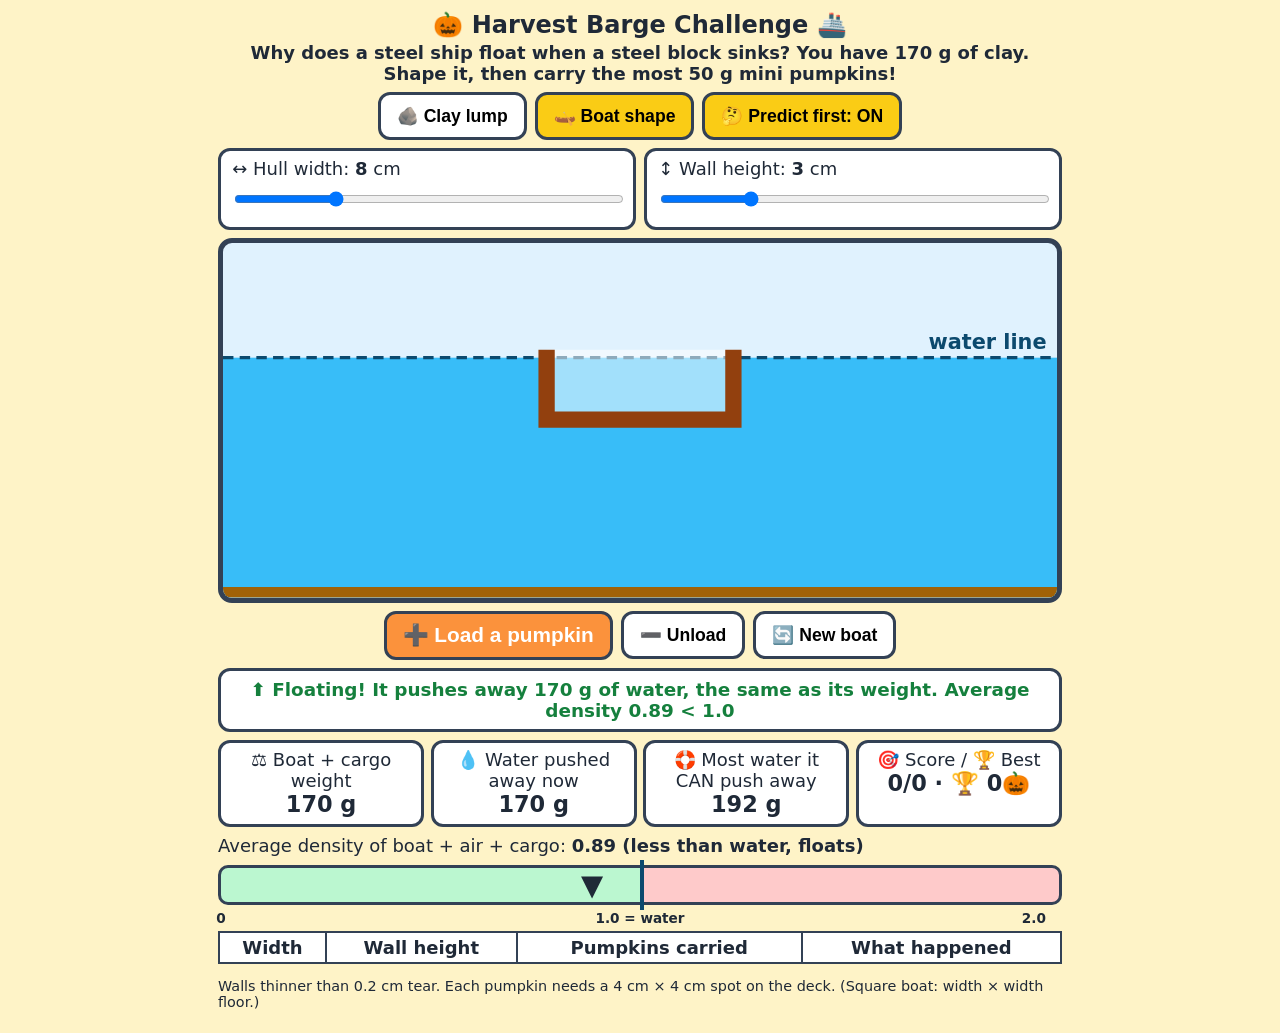
==== sims/harvest-barge.html @ 7fa91c35 "Harvest Barge buoyancy sim replaces PhET Density on Oct 13, cache v8" ====
<!doctype html><html lang="en"><head><meta charset="utf-8"><meta name="viewport" content="width=device-width,initial-scale=1">
<title>Harvest Barge Challenge</title>
<style>
*{box-sizing:border-box}body{margin:0;font-family:system-ui,Arial,sans-serif;background:#fef3c7;color:#1f2937;font-size:18px}
.wrap{max-width:860px;margin:auto;padding:.5rem}h1{margin:.2rem 0;text-align:center;font-size:1.5rem}
.q{text-align:center;font-weight:700;margin:.2rem 0 .5rem}
svg{width:100%;height:auto;display:block;border:5px solid #334155;border-radius:14px;background:#e0f2fe;touch-action:manipulation}
.row{display:flex;flex-wrap:wrap;gap:.5rem;justify-content:center;align-items:center;margin:.5rem 0}
button{font-size:1.1rem;font-weight:800;padding:.6rem 1rem;border-radius:12px;border:3px solid #334155;background:#fff;cursor:pointer;min-height:48px}
button.on{background:#facc15}button.big{font-size:1.3rem;background:#fb923c;color:#fff}
.sl{background:#fff;border:3px solid #334155;border-radius:12px;padding:.4rem .7rem;flex:1;min-width:250px}
.sl input{width:100%;height:36px}
#msg{min-height:3rem;padding:.5rem;border-radius:12px;border:3px solid #334155;background:#fff;font-weight:800;text-align:center;font-size:1.15rem}
.f{color:#15803d}.s{color:#b91c1c}
.stats{display:grid;grid-template-columns:repeat(auto-fit,minmax(180px,1fr));gap:.4rem;margin:.5rem 0}
.stats div{background:#fff;border:3px solid #334155;border-radius:12px;padding:.4rem;text-align:center}.stats b{display:block;font-size:1.4rem}
#meter{position:relative;height:40px;margin:.6rem 0 1.6rem;background:linear-gradient(90deg,#bbf7d0 0 50%,#fecaca 50%);border:3px solid #334155;border-radius:10px}
#meter .one{position:absolute;left:50%;top:-8px;bottom:-8px;border-left:4px solid #0c4a6e}
#meter span{position:absolute;bottom:-1.5rem;font-size:.85rem;font-weight:700;transform:translateX(-50%)}
#mk{position:absolute;top:0;font-size:1.8rem;transform:translateX(-50%);transition:left .6s}
#pq{display:none;background:#fff;border:3px solid #f59e0b;border-radius:12px;padding:.5rem;text-align:center;font-weight:800;font-size:1.2rem}
#pq .fb{background:#bbf7d0}#pq .sb{background:#fecaca}
table{width:100%;border-collapse:collapse;background:#fff}td,th{border:2px solid #334155;padding:.25rem;text-align:center}
</style></head><body><div class="wrap">
<h1>🎃 Harvest Barge Challenge 🚢</h1>
<p class="q">Why does a steel ship float when a steel block sinks? You have <b>170 g of clay</b>. Shape it, then carry the most 50 g mini pumpkins!</p>
<div class="row"><button id="mLump">🪨 Clay lump</button><button id="mBoat" class="on">🛶 Boat shape</button><button id="pt" class="on">🤔 Predict first: ON</button></div>
<div class="row" id="sliders">
 <div class="sl">↔ Hull width: <b id="wv"></b> cm<input id="w" type="range" min="4" max="20" step="0.5" value="8"></div>
 <div class="sl">↕ Wall height: <b id="hv"></b> cm<input id="h" type="range" min="1" max="10" step="0.5" value="3"></div>
</div>
<svg id="sv" viewBox="0 0 800 340"></svg>
<div id="pq"></div>
<div class="row"><button class="big" id="add">➕ Load a pumpkin</button><button id="rem">➖ Unload</button><button id="rst">🔄 New boat</button></div>
<div id="msg"></div>
<div class="stats">
 <div>⚖️ Boat + cargo weight<b id="wt"></b></div>
 <div>💧 Water pushed away now<b id="dp"></b></div>
 <div>🛟 Most water it CAN push away<b id="mx"></b></div>
 <div>🎯 Score / 🏆 Best<b id="sc"></b></div>
</div>
<div>Average density of boat + air + cargo: <b id="dv"></b></div>
<div id="meter"><div class="one"></div><span style="left:0">0</span><span style="left:50%">1.0 = water</span><span style="left:97%">2.0</span><div id="mk">▼</div></div>
<table><thead><tr><th>Width</th><th>Wall height</th><th>Pumpkins carried</th><th>What happened</th></tr></thead><tbody id="log"></tbody></table>
<p style="font-size:.9rem">Walls thinner than 0.2 cm tear. Each pumpkin needs a 4 cm × 4 cm spot on the deck. (Square boat: width × width floor.)</p>
</div>
<script>
const CLAY=170,CV=100,PK=50,TMIN=0.2,$=s=>document.getElementById(s);
let boat=true,pred=true,n=0,sunk=false,right=0,tries=0,best=+localStorage.hbBest||0;
const geo=()=>{const W=+$('w').value,H=+$('h').value,area=W*W+4*W*H,t=CV/area,spots=Math.floor(W/4)**2;return{W,H,t,spots,vol:boat?W*W*H:CV}};
function state(k){const g=geo(),m=CLAY+k*PK,d=m/g.vol;let why=null;
 if(boat&&g.t<TMIN)why='tear';else if(d>1)why=boat?'over':'dense';return{g,m,d,why}}
function draw(){const s=state(n),g=s.g,sv=$('sv'),wl=110,sc=14,bw=boat?g.W*sc*1.6:70,bh=boat?g.H*sc*1.6:70;
 let y;if(sunk||s.why)y=320-bh;else{const draft=boat?s.m/(g.W*g.W):0;y=wl-bh+draft*sc*1.6}
 const x=400-bw/2;let p='';
 for(let i=0;i<n;i++){const per=Math.max(1,Math.floor(bw/34));p+=`<text x="${x+8+(i%per)*34}" y="${y+bh-6-Math.floor(i/per)*30}" font-size="30">🎃</text>`}
 sv.innerHTML=`<rect x="0" y="${wl}" width="800" height="230" fill="#38bdf8"/><line x1="0" x2="800" y1="${wl}" y2="${wl}" stroke="#0c4a6e" stroke-width="3" stroke-dasharray="10 6"/>
 <text x="790" y="${wl-8}" text-anchor="end" font-size="20" font-weight="900" fill="#0c4a6e">water line</text>
 ${boat?`<path d="M${x} ${y} L${x} ${y+bh} L${x+bw} ${y+bh} L${x+bw} ${y}" fill="${sunk||s.why?'#38bdf888':'#fff8'}" stroke="#92400e" stroke-width="${Math.max(3,g.t*25)}"/>`:`<rect x="${x}" y="${y}" width="${bw}" height="${bh}" rx="25" fill="#b45309"/>`}${p}
 <rect x="0" y="330" width="800" height="10" fill="#a16207"/>`;
 $('wv').textContent=g.W;$('hv').textContent=g.H;$('wt').textContent=s.m+' g';
 $('mx').textContent=(boat?Math.round(g.vol):CV)+' g';$('dp').textContent=Math.round(Math.min(s.m,boat&&!s.why?s.m:(boat?g.vol:CV)))+' g';
 $('dv').textContent=s.d.toFixed(2)+(s.d<1?' (less than water, floats)':' (more than water, sinks)');$('mk').style.left=Math.min(98,s.d/2*100)+'%';
 $('sc').textContent=`${right}/${tries} · 🏆 ${best}🎃`;$('add').disabled=sunk||!boat;$('sliders').style.opacity=boat?1:.4}
function say(h){$('msg').innerHTML=h}
function check(){const s=state(n),g=s.g;
 if(s.why){sunk=true;const r={tear:'💥 The walls were too thin and tore! Thicker walls or a smaller boat.',over:`🌊 SUNK! Weight ${s.m} g is more than the ${Math.round(g.vol)} g of water the hull can push away. Water poured over the walls!`,dense:`⬇ The lump sinks: 170 g in only 100 cm³ = density 1.7, more than water.`}[s.why];
  say(`<span class="s">${r}</span>`);return false}
 say(`<span class="f">⬆ Floating! It pushes away ${s.m} g of water, the same as its weight. Average density ${s.d.toFixed(2)} &lt; 1.0</span>`);return true}
function log(k,what){const g=geo();$('log').insertAdjacentHTML('beforeend',`<tr><td>${g.W}</td><td>${g.H}</td><td>${k}</td><td>${what}</td></tr>`);if(boat&&k>best&&what!='tore'){best=k;localStorage.hbBest=best}}
function load(g){const ok=(()=>{n++;return check()})();if(g){tries++;const real=ok?'FLOAT':'SINK';if(real==g){right++;say($('msg').innerHTML+'<br>✅ You predicted it!')}else say($('msg').innerHTML+'<br>🤔 Surprise! Figure out why.')}
 if(ok&&n>best){best=n;localStorage.hbBest=best}if(!ok)log(n-1,'sank with '+n);draw()}
$('add').onclick=()=>{if(sunk)return;const g=geo();if(n>=g.spots){say('No room on deck! Make the hull wider.');return}
 if(pred){$('pq').style.display='block';$('pq').innerHTML=`With pumpkin #${n+1} will it float or sink?<br><button class="fb" onclick="go('FLOAT')">⬆ FLOAT</button> <button class="sb" onclick="go('SINK')">⬇ SINK</button>`}else load(null)};
window.go=g=>{$('pq').style.display='none';load(g)};
$('rem').onclick=()=>{if(n>0){n--;sunk=false;check();draw()}};
$('rst').onclick=()=>{if(boat&&n&&!sunk)log(n,'floated');n=0;sunk=false;check();draw()};
['w','h'].forEach(i=>$(i).oninput=()=>{n=0;sunk=false;const g=geo();check();say($('msg').innerHTML+`<br>Wall thickness ${g.t.toFixed(2)} cm · deck holds ${g.spots} 🎃`);draw()});
$('mLump').onclick=()=>{boat=false;n=0;sunk=false;$('mLump').classList.add('on');$('mBoat').classList.remove('on');check();draw()};
$('mBoat').onclick=()=>{boat=true;n=0;sunk=false;$('mBoat').classList.add('on');$('mLump').classList.remove('on');check();draw()};
$('pt').onclick=()=>{pred=!pred;$('pt').classList.toggle('on',pred);$('pt').textContent='🤔 Predict first: '+(pred?'ON':'OFF')};
check();draw();
</script></body></html>
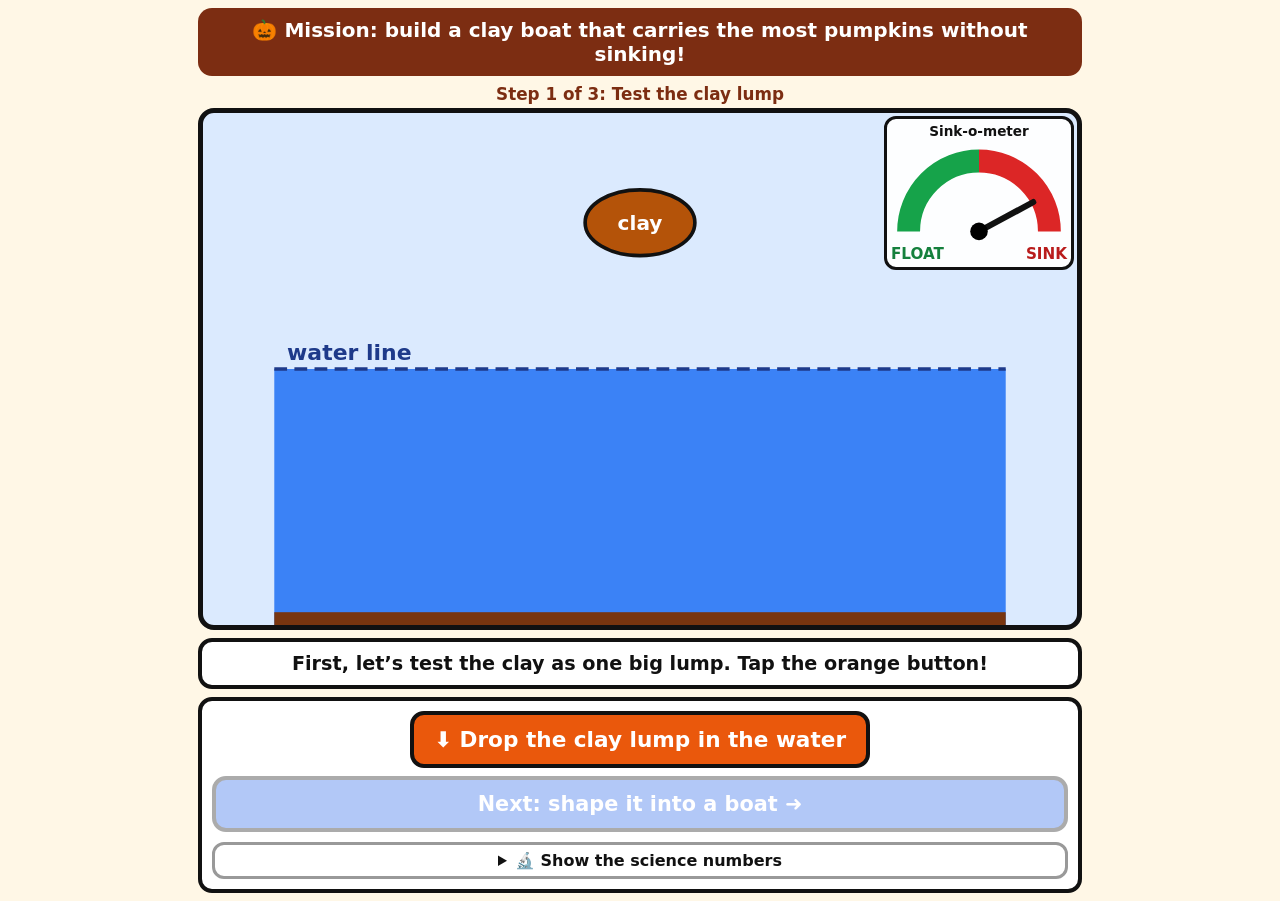
==== commit f2d91896: "Redesign Harvest Barge for clarity: steps, Sink-o-meter, sink animation; cache v9" ====
--- a/sims/harvest-barge.html
+++ b/sims/harvest-barge.html
@@ -1,83 +1,101 @@
 <!doctype html><html lang="en"><head><meta charset="utf-8"><meta name="viewport" content="width=device-width,initial-scale=1">
 <title>Harvest Barge Challenge</title>
 <style>
-*{box-sizing:border-box}body{margin:0;font-family:system-ui,Arial,sans-serif;background:#fef3c7;color:#1f2937;font-size:18px}
-.wrap{max-width:860px;margin:auto;padding:.5rem}h1{margin:.2rem 0;text-align:center;font-size:1.5rem}
-.q{text-align:center;font-weight:700;margin:.2rem 0 .5rem}
-svg{width:100%;height:auto;display:block;border:5px solid #334155;border-radius:14px;background:#e0f2fe;touch-action:manipulation}
-.row{display:flex;flex-wrap:wrap;gap:.5rem;justify-content:center;align-items:center;margin:.5rem 0}
-button{font-size:1.1rem;font-weight:800;padding:.6rem 1rem;border-radius:12px;border:3px solid #334155;background:#fff;cursor:pointer;min-height:48px}
-button.on{background:#facc15}button.big{font-size:1.3rem;background:#fb923c;color:#fff}
-.sl{background:#fff;border:3px solid #334155;border-radius:12px;padding:.4rem .7rem;flex:1;min-width:250px}
-.sl input{width:100%;height:36px}
-#msg{min-height:3rem;padding:.5rem;border-radius:12px;border:3px solid #334155;background:#fff;font-weight:800;text-align:center;font-size:1.15rem}
-.f{color:#15803d}.s{color:#b91c1c}
-.stats{display:grid;grid-template-columns:repeat(auto-fit,minmax(180px,1fr));gap:.4rem;margin:.5rem 0}
-.stats div{background:#fff;border:3px solid #334155;border-radius:12px;padding:.4rem;text-align:center}.stats b{display:block;font-size:1.4rem}
-#meter{position:relative;height:40px;margin:.6rem 0 1.6rem;background:linear-gradient(90deg,#bbf7d0 0 50%,#fecaca 50%);border:3px solid #334155;border-radius:10px}
-#meter .one{position:absolute;left:50%;top:-8px;bottom:-8px;border-left:4px solid #0c4a6e}
-#meter span{position:absolute;bottom:-1.5rem;font-size:.85rem;font-weight:700;transform:translateX(-50%)}
-#mk{position:absolute;top:0;font-size:1.8rem;transform:translateX(-50%);transition:left .6s}
-#pq{display:none;background:#fff;border:3px solid #f59e0b;border-radius:12px;padding:.5rem;text-align:center;font-weight:800;font-size:1.2rem}
-#pq .fb{background:#bbf7d0}#pq .sb{background:#fecaca}
-table{width:100%;border-collapse:collapse;background:#fff}td,th{border:2px solid #334155;padding:.25rem;text-align:center}
+*{box-sizing:border-box}html,body{margin:0}body{font-family:system-ui,Arial,sans-serif;background:#fff7e6;color:#111;font-size:20px}
+.wrap{max-width:900px;margin:auto;padding:8px}
+#mission{background:#7c2d12;color:#fff;font-weight:900;font-size:1.25rem;text-align:center;padding:10px;border-radius:14px}
+#stepTag{font-weight:900;font-size:1.05rem;margin:8px 0 4px;color:#7c2d12;text-align:center}
+.scene{position:relative}
+svg#sv{width:100%;height:auto;max-height:58vh;display:block;border:5px solid #111;border-radius:16px;background:#dbeafe;touch-action:manipulation}
+#gauge{position:absolute;right:8px;top:8px;width:30%;max-width:190px;background:#fffffff0;border:3px solid #111;border-radius:12px;padding:4px;text-align:center;font-weight:900;font-size:.85rem}
+#gauge svg{width:100%;display:block}
+#what{margin:8px 0;padding:10px;border-radius:14px;border:4px solid #111;background:#fff;font-weight:800;font-size:1.2rem;text-align:center;min-height:3.2rem}
+.good{background:#dcfce7!important;border-color:#15803d!important}.bad{background:#fee2e2!important;border-color:#b91c1c!important}
+.panel{background:#fff;border:4px solid #111;border-radius:14px;padding:10px;text-align:center}
+.sl{margin:6px 0 12px;text-align:left;font-weight:900;font-size:1.2rem}
+.sl input{width:100%;height:44px;accent-color:#ea580c}
+button{font:inherit;font-weight:900;border:4px solid #111;border-radius:14px;padding:12px 20px;cursor:pointer;background:#fff;min-height:56px}
+button:disabled{opacity:.35;cursor:not-allowed}
+.big{background:#ea580c;color:#fff;font-size:1.35rem}.next{background:#2563eb;color:#fff;font-size:1.3rem;width:100%;margin-top:8px}
+.yes{background:#bbf7d0;font-size:1.4rem}.no{background:#fecaca;font-size:1.4rem}
+#count{font-size:2rem;font-weight:900;margin:4px 0}
+.step{display:none}.step.on{display:block}
+#endCard{display:none}#endCard h2{margin:.2rem 0}
+details{margin-top:10px;background:#fff;border:3px solid #999;border-radius:12px;padding:6px 10px;font-size:1rem}
+details summary{cursor:pointer;font-weight:800}
+.row{display:flex;gap:10px;justify-content:center;flex-wrap:wrap;align-items:center}
+@media (max-width:700px){body{font-size:18px}#gauge{position:static;width:50%;max-width:180px;margin:6px auto 0}#mission{font-size:1.05rem}}
 </style></head><body><div class="wrap">
-<h1>🎃 Harvest Barge Challenge 🚢</h1>
-<p class="q">Why does a steel ship float when a steel block sinks? You have <b>170 g of clay</b>. Shape it, then carry the most 50 g mini pumpkins!</p>
-<div class="row"><button id="mLump">🪨 Clay lump</button><button id="mBoat" class="on">🛶 Boat shape</button><button id="pt" class="on">🤔 Predict first: ON</button></div>
-<div class="row" id="sliders">
- <div class="sl">↔ Hull width: <b id="wv"></b> cm<input id="w" type="range" min="4" max="20" step="0.5" value="8"></div>
- <div class="sl">↕ Wall height: <b id="hv"></b> cm<input id="h" type="range" min="1" max="10" step="0.5" value="3"></div>
-</div>
-<svg id="sv" viewBox="0 0 800 340"></svg>
-<div id="pq"></div>
-<div class="row"><button class="big" id="add">➕ Load a pumpkin</button><button id="rem">➖ Unload</button><button id="rst">🔄 New boat</button></div>
-<div id="msg"></div>
-<div class="stats">
- <div>⚖️ Boat + cargo weight<b id="wt"></b></div>
- <div>💧 Water pushed away now<b id="dp"></b></div>
- <div>🛟 Most water it CAN push away<b id="mx"></b></div>
- <div>🎯 Score / 🏆 Best<b id="sc"></b></div>
-</div>
-<div>Average density of boat + air + cargo: <b id="dv"></b></div>
-<div id="meter"><div class="one"></div><span style="left:0">0</span><span style="left:50%">1.0 = water</span><span style="left:97%">2.0</span><div id="mk">▼</div></div>
-<table><thead><tr><th>Width</th><th>Wall height</th><th>Pumpkins carried</th><th>What happened</th></tr></thead><tbody id="log"></tbody></table>
-<p style="font-size:.9rem">Walls thinner than 0.2 cm tear. Each pumpkin needs a 4 cm × 4 cm spot on the deck. (Square boat: width × width floor.)</p>
-</div>
+<div id="mission">🎃 Mission: build a clay boat that carries the most pumpkins without sinking!</div>
+<div id="stepTag"></div>
+<div class="scene"><svg id="sv" viewBox="0 0 800 560" aria-label="Water tank"></svg>
+<div id="gauge">Sink-o-meter<svg viewBox="0 0 200 120"><path d="M20 105 A80 80 0 0 1 100 25" stroke="#16a34a" stroke-width="26" fill="none"/><path d="M100 25 A80 80 0 0 1 180 105" stroke="#dc2626" stroke-width="26" fill="none"/>
+
+<line id="needle" x1="100" y1="105" x2="100" y2="35" stroke="#111" stroke-width="7" stroke-linecap="round"/><circle cx="100" cy="105" r="10"/></svg><div style="display:flex;justify-content:space-between;font-size:.95rem"><span style="color:#15803d">FLOAT</span><span style="color:#b91c1c">SINK</span></div></div></div>
+<div id="what"></div>
+<div class="panel">
+ <div class="step" id="s1"><button class="big" id="drop">⬇ Drop the clay lump in the water</button><button class="next" id="n1" disabled>Next: shape it into a boat ➜</button></div>
+ <div class="step" id="s2">
+  <div class="sl">↔ How wide? <input id="w" type="range" min="4" max="20" step="0.5" value="8"></div>
+  <div class="sl">↕ How tall are the walls? <input id="h" type="range" min="1" max="10" step="0.5" value="3"></div>
+  <button class="next" id="n2">Next: load pumpkins ➜</button></div>
+ <div class="step" id="s3">
+  <div id="count">🎃 0 pumpkins</div>
+  <div id="ask" class="row" style="display:none"><span style="font-weight:900;width:100%">Will it float with one more pumpkin?</span><button class="yes" data-g="1">👍 Float</button><button class="no" data-g="0">👎 Sink</button></div>
+  <div id="addRow" class="row"><button class="big" id="add">➕ Add pumpkin</button></div>
+  <div style="margin-top:6px;font-size:1rem">Best so far: <b id="best1">0</b> 🎃 · Guesses right: <b id="gs">0/0</b></div>
+  <button id="back2" style="margin-top:8px;font-size:1rem">⬅ Change the boat shape</button></div>
+ <div id="endCard"><h2 id="endTxt"></h2><div style="font-size:1.2rem">🏆 Best ever: <b id="best2"></b> pumpkins</div><button class="big" id="again" style="margin-top:10px;width:100%">🔁 Try again</button></div>
+ <details><summary>🔬 Show the science numbers</summary><div id="nums"></div></details>
+</div></div>
 <script>
-const CLAY=170,CV=100,PK=50,TMIN=0.2,$=s=>document.getElementById(s);
-let boat=true,pred=true,n=0,sunk=false,right=0,tries=0,best=+localStorage.hbBest||0;
-const geo=()=>{const W=+$('w').value,H=+$('h').value,area=W*W+4*W*H,t=CV/area,spots=Math.floor(W/4)**2;return{W,H,t,spots,vol:boat?W*W*H:CV}};
-function state(k){const g=geo(),m=CLAY+k*PK,d=m/g.vol;let why=null;
- if(boat&&g.t<TMIN)why='tear';else if(d>1)why=boat?'over':'dense';return{g,m,d,why}}
-function draw(){const s=state(n),g=s.g,sv=$('sv'),wl=110,sc=14,bw=boat?g.W*sc*1.6:70,bh=boat?g.H*sc*1.6:70;
- let y;if(sunk||s.why)y=320-bh;else{const draft=boat?s.m/(g.W*g.W):0;y=wl-bh+draft*sc*1.6}
- const x=400-bw/2;let p='';
- for(let i=0;i<n;i++){const per=Math.max(1,Math.floor(bw/34));p+=`<text x="${x+8+(i%per)*34}" y="${y+bh-6-Math.floor(i/per)*30}" font-size="30">🎃</text>`}
- sv.innerHTML=`<rect x="0" y="${wl}" width="800" height="230" fill="#38bdf8"/><line x1="0" x2="800" y1="${wl}" y2="${wl}" stroke="#0c4a6e" stroke-width="3" stroke-dasharray="10 6"/>
- <text x="790" y="${wl-8}" text-anchor="end" font-size="20" font-weight="900" fill="#0c4a6e">water line</text>
- ${boat?`<path d="M${x} ${y} L${x} ${y+bh} L${x+bw} ${y+bh} L${x+bw} ${y}" fill="${sunk||s.why?'#38bdf888':'#fff8'}" stroke="#92400e" stroke-width="${Math.max(3,g.t*25)}"/>`:`<rect x="${x}" y="${y}" width="${bw}" height="${bh}" rx="25" fill="#b45309"/>`}${p}
- <rect x="0" y="330" width="800" height="10" fill="#a16207"/>`;
- $('wv').textContent=g.W;$('hv').textContent=g.H;$('wt').textContent=s.m+' g';
- $('mx').textContent=(boat?Math.round(g.vol):CV)+' g';$('dp').textContent=Math.round(Math.min(s.m,boat&&!s.why?s.m:(boat?g.vol:CV)))+' g';
- $('dv').textContent=s.d.toFixed(2)+(s.d<1?' (less than water, floats)':' (more than water, sinks)');$('mk').style.left=Math.min(98,s.d/2*100)+'%';
- $('sc').textContent=`${right}/${tries} · 🏆 ${best}🎃`;$('add').disabled=sunk||!boat;$('sliders').style.opacity=boat?1:.4}
-function say(h){$('msg').innerHTML=h}
-function check(){const s=state(n),g=s.g;
- if(s.why){sunk=true;const r={tear:'💥 The walls were too thin and tore! Thicker walls or a smaller boat.',over:`🌊 SUNK! Weight ${s.m} g is more than the ${Math.round(g.vol)} g of water the hull can push away. Water poured over the walls!`,dense:`⬇ The lump sinks: 170 g in only 100 cm³ = density 1.7, more than water.`}[s.why];
-  say(`<span class="s">${r}</span>`);return false}
- say(`<span class="f">⬆ Floating! It pushes away ${s.m} g of water, the same as its weight. Average density ${s.d.toFixed(2)} &lt; 1.0</span>`);return true}
-function log(k,what){const g=geo();$('log').insertAdjacentHTML('beforeend',`<tr><td>${g.W}</td><td>${g.H}</td><td>${k}</td><td>${what}</td></tr>`);if(boat&&k>best&&what!='tore'){best=k;localStorage.hbBest=best}}
-function load(g){const ok=(()=>{n++;return check()})();if(g){tries++;const real=ok?'FLOAT':'SINK';if(real==g){right++;say($('msg').innerHTML+'<br>✅ You predicted it!')}else say($('msg').innerHTML+'<br>🤔 Surprise! Figure out why.')}
- if(ok&&n>best){best=n;localStorage.hbBest=best}if(!ok)log(n-1,'sank with '+n);draw()}
-$('add').onclick=()=>{if(sunk)return;const g=geo();if(n>=g.spots){say('No room on deck! Make the hull wider.');return}
- if(pred){$('pq').style.display='block';$('pq').innerHTML=`With pumpkin #${n+1} will it float or sink?<br><button class="fb" onclick="go('FLOAT')">⬆ FLOAT</button> <button class="sb" onclick="go('SINK')">⬇ SINK</button>`}else load(null)};
-window.go=g=>{$('pq').style.display='none';load(g)};
-$('rem').onclick=()=>{if(n>0){n--;sunk=false;check();draw()}};
-$('rst').onclick=()=>{if(boat&&n&&!sunk)log(n,'floated');n=0;sunk=false;check();draw()};
-['w','h'].forEach(i=>$(i).oninput=()=>{n=0;sunk=false;const g=geo();check();say($('msg').innerHTML+`<br>Wall thickness ${g.t.toFixed(2)} cm · deck holds ${g.spots} 🎃`);draw()});
-$('mLump').onclick=()=>{boat=false;n=0;sunk=false;$('mLump').classList.add('on');$('mBoat').classList.remove('on');check();draw()};
-$('mBoat').onclick=()=>{boat=true;n=0;sunk=false;$('mBoat').classList.add('on');$('mLump').classList.remove('on');check();draw()};
-$('pt').onclick=()=>{pred=!pred;$('pt').classList.toggle('on',pred);$('pt').textContent='🤔 Predict first: '+(pred?'ON':'OFF')};
-check();draw();
+const CLAY=170,CV=100,PK=50,TMIN=0.2,$=s=>document.getElementById(s),sv=$('sv');
+let lastBy=null,step=1,n=0,lumpIn=false,sinking=false,done=false,right=0,tries=0,best=+(localStorage.hbBest||0),pend=false;
+const geo=()=>{const W=+$('w').value,H=+$('h').value;return{W,H,t:CV/(W*W+4*W*H),spots:Math.floor(W/4)**2,vol:W*W*H}};
+function phys(){const g=geo();if(step==1)return{g,m:CLAY,d:CLAY/CV,lump:true};const m=CLAY+n*PK;return{g,m,d:m/g.vol,tear:g.t<TMIN}}
+const SX=30,SY=25,SURF=280;
+function draw(){const p=phys(),g=p.g;let s='';
+ const disp=step==1?(lumpIn?CV:0):(p.tear?0:Math.min(p.m,g.vol));const wy=SURF-disp*0.025;
+ s+=`<rect x="0" y="${wy}" width="800" height="${560-wy}" fill="#3b82f6"/><line x1="0" x2="800" y1="${wy}" y2="${wy}" stroke="#1e3a8a" stroke-width="4" stroke-dasharray="14 8"/>`;
+ s+=`<text x="14" y="${wy-10}" font-size="24" font-weight="900" fill="#1e3a8a">water line</text><rect x="0" y="546" width="800" height="14" fill="#78350f"/>`;
+ if(step==1){const y=lumpIn?506:120;s+=`<g transform="translate(400,${y})">${lumpIn?`<animateTransform attributeName="transform" type="translate" from="400 120" to="400 506" dur="1.4s" fill="freeze"/>`:''}<ellipse cx="0" cy="0" rx="60" ry="36" fill="#b45309" stroke="#111" stroke-width="4"/><text x="0" y="8" font-size="22" font-weight="900" text-anchor="middle" fill="#fff">clay</text></g>`}
+ else{const bw=g.W*SX,bh=g.H*SY,x=400-bw/2,th=Math.max(5,Math.min(18,g.t*40));
+  let by;if(sinking)by=544-bh;else{const draft=Math.min(p.m/(g.W*g.W),g.H);by=wy-bh+draft*SY}
+  if(p.tear)by=Math.max(10,wy-bh*.5);
+  let pk='';const per=Math.max(1,Math.floor(g.W/4)),sz=Math.min(64,bw/per*.95);
+  for(let i=0;i<n;i++){const r=Math.floor(i/per),c=i%per;pk+=`<text x="${x+th+c*(bw-2*th)/per+(r%2)*sz*.3}" y="${by+bh-th-4-r*sz*.55}" font-size="${sz}">🎃</text>`}
+  const fill=sinking?`<rect x="${x}" y="${by}" width="${bw}" height="${bh}" fill="#3b82f6cc"/>`:'';
+  const crack=p.tear?`<polyline points="${x+bw*.45},${by+bh} ${x+bw*.5},${by+bh-bh*.4} ${x+bw*.42},${by+bh-bh*.6} ${x+bw*.52},${by}" stroke="#dc2626" stroke-width="7" fill="none"/>`:'';
+  const anim=sinking&&lastBy!=null?`<animateTransform attributeName="transform" type="translate" from="0 ${lastBy-by}" to="0 0" dur="1.4s" begin="0.3s" fill="freeze"/>`:'';
+  s+=`<g transform="translate(0,${anim?lastBy-by:0})">${anim}${pk}<path d="M${x} ${by} V${by+bh} H${x+bw} V${by}" fill="none" stroke="${p.tear?'#991b1b':'#b45309'}" stroke-width="${th}" stroke-linejoin="round"/>${fill}${crack}</g>`;if(!sinking)lastBy=by;
+  if(sinking)s+=`<path d="M${x-10} ${by-10} q-30 30 -10 60 M${x+bw+10} ${by-10} q30 30 10 60" stroke="#93c5fd" stroke-width="10" fill="none"/>`}
+ sv.innerHTML=s;
+ const ang=Math.max(-88,Math.min(88,(Math.min(p.d,2)-1)*88));$('needle').setAttribute('transform',`rotate(${(p.tear||sinking)?88:ang} 100 105)`);
+ $('nums').innerHTML=step==1?`Clay: ${CLAY} g squeezed into ${CV} cm³ → density ${(CLAY/CV).toFixed(2)} (water = 1.00)`:
+  `Boat + pumpkins weigh <b>${p.m} g</b>.<br>The hull can push away up to <b>${Math.round(g.vol)} g</b> of water (${g.W}×${g.W}×${g.H} cm).<br>Average density (boat + air + pumpkins): <b>${p.d.toFixed(2)}</b> (water = 1.00)<br>Wall thickness: <b>${g.t.toFixed(2)} cm</b> (tears below ${TMIN})<br>Room on deck: <b>${g.spots}</b> pumpkins`;
+ $('count').textContent=`🎃 ${n} pumpkin${n==1?'':'s'}`;$('best1').textContent=best;$('best2').textContent=best;$('gs').textContent=`${right}/${tries}`}
+function say(t,c){const w=$('what');w.innerHTML=t;w.className=c||''}
+function show(k){step=k;['s1','s2','s3'].forEach((id,i)=>$(id).classList.toggle('on',i+1==k));$('endCard').style.display='none';
+ $('stepTag').textContent=`Step ${k} of 3: `+['Test the clay lump','Shape your boat','Load the pumpkins'][k-1]}
+$('drop').onclick=()=>{lumpIn=true;draw();$('drop').disabled=true;setTimeout(()=>{say('⬇ It sank! All the clay squished together is heavier than the water it pushes away, so it sinks.','bad');$('n1').disabled=false},1400)};
+$('n1').onclick=()=>{show(2);shape()};
+function shape(){n=0;sinking=false;const p=phys(),g=p.g;
+ if(p.tear){say('💥 Too thin, the clay tore! Make it a bit smaller.','bad');$('n2').disabled=true}
+ else if(p.d>1){say('🌊 This boat is too small. It sinks even with no pumpkins. Make it wider or taller.','bad');$('n2').disabled=true}
+ else{say(`✅ It floats! The same clay floats now because the boat is full of air and pushes away lots of water. It has room for ${g.spots} pumpkins.`,'good');$('n2').disabled=false}
+ draw()}
+$('w').oninput=shape;$('h').oninput=shape;
+$('n2').onclick=()=>{show(3);n=0;say('Tap ➕ Add pumpkin. Before each one, guess: will it still float?');askOff();draw()};
+$('back2').onclick=()=>{show(2);shape()};
+function askOff(){$('ask').style.display='none';$('addRow').style.display='flex'}
+$('add').onclick=()=>{const g=geo();if(n>=g.spots){say('🧺 The deck is full! Make the boat wider to fit more pumpkins.','bad');return}
+ $('ask').style.display='flex';$('addRow').style.display='none'};
+document.querySelectorAll('#ask button').forEach(b=>b.onclick=()=>{askOff();const guess=b.dataset.g=='1';n++;const p=phys(),fl=p.d<=1;tries++;if(guess==fl)right++;
+ const gt=guess==fl?' 🎯 You guessed right!':' 🤔 Surprise!';
+ if(fl){if(n>best){best=n;localStorage.hbBest=best}
+  const close=p.d>0.9?' Careful, the water is almost at the top of the walls!':'';say(`👍 Still floating! The boat sank a little lower and pushed away more water.${close}${gt}`,'good');draw()}
+ else{sinking=true;say(`🌊 Oh no! Too heavy: water poured over the walls and the boat sank.${gt}`,'bad');draw();
+  setTimeout(()=>{$('s3').classList.remove('on');$('endCard').style.display='block';$('endTxt').textContent=`Your boat carried ${n-1} pumpkin${n-1==1?'':'s'}! Try a different shape to beat it.`;$('stepTag').textContent='Boat sank!'},1600)}});
+$('again').onclick=()=>{show(2);shape()};
+show(1);say('First, let’s test the clay as one big lump. Tap the orange button!');draw();
 </script></body></html>
